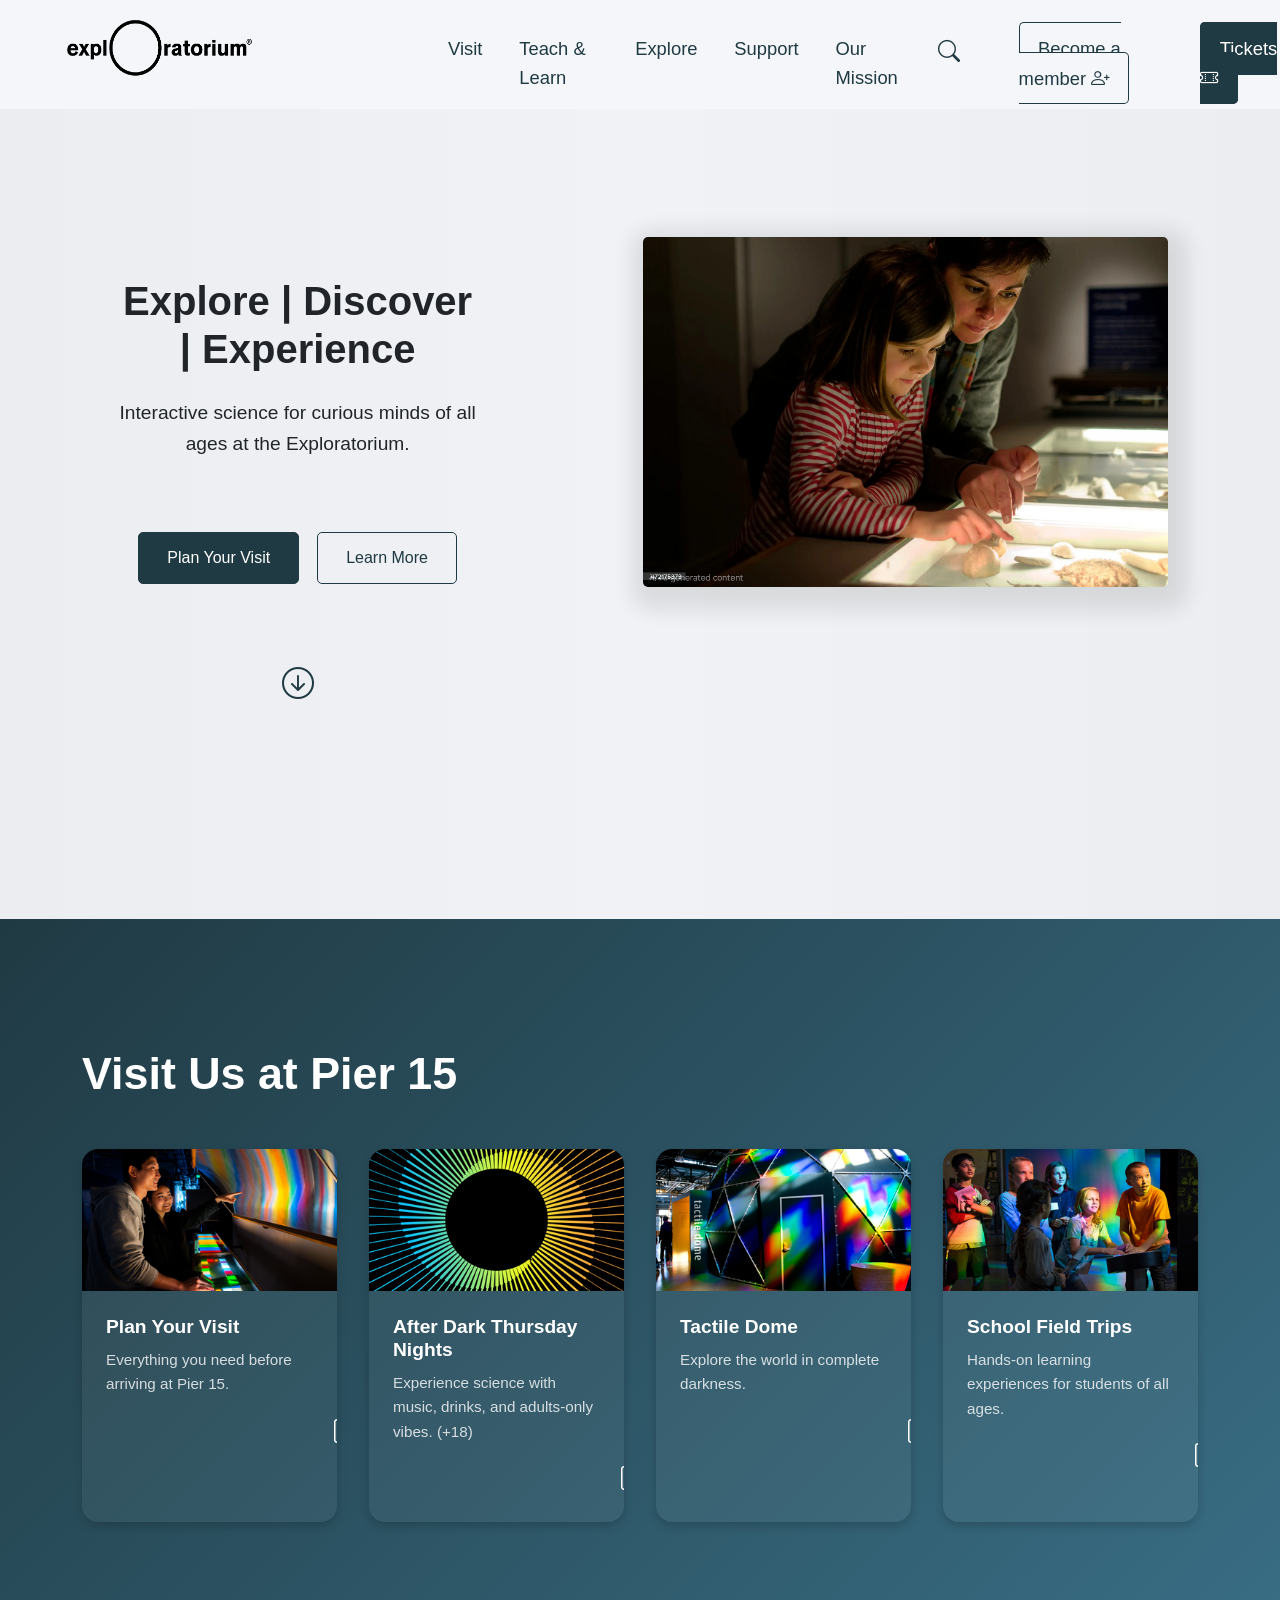
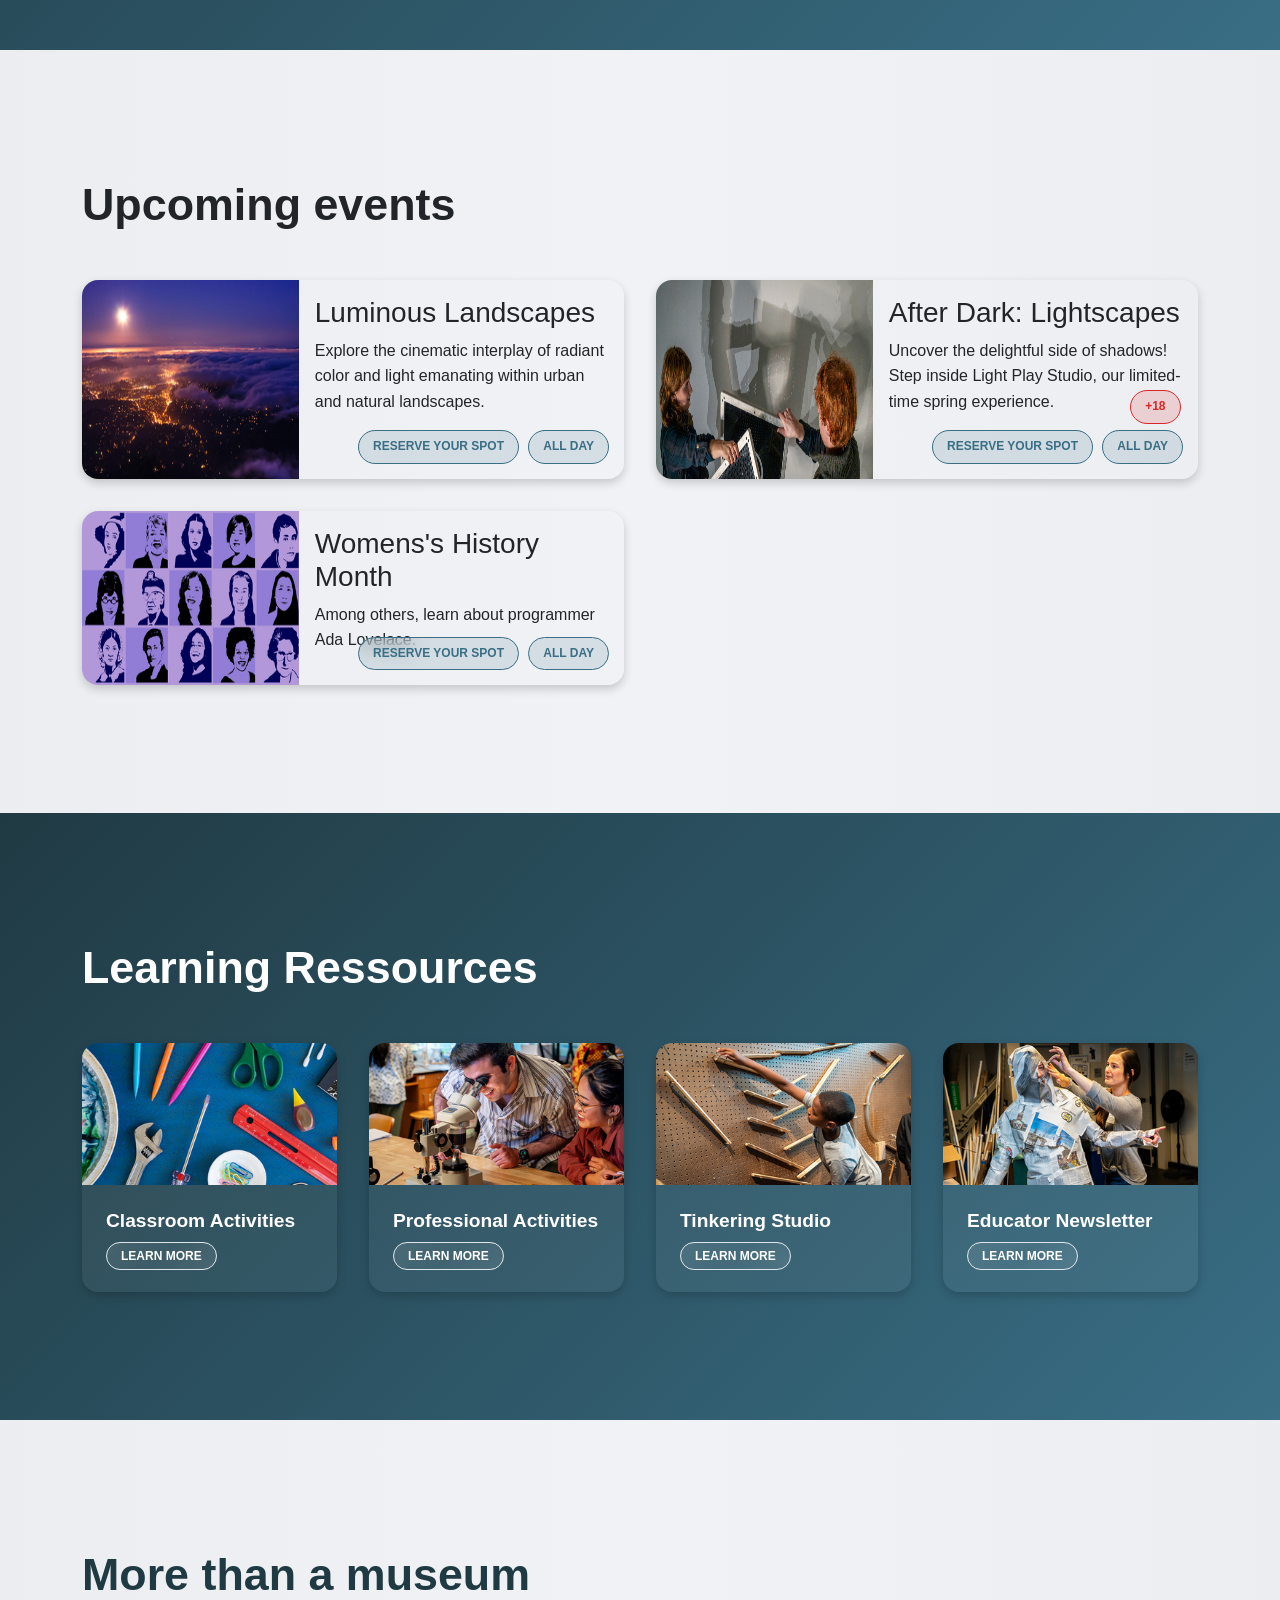
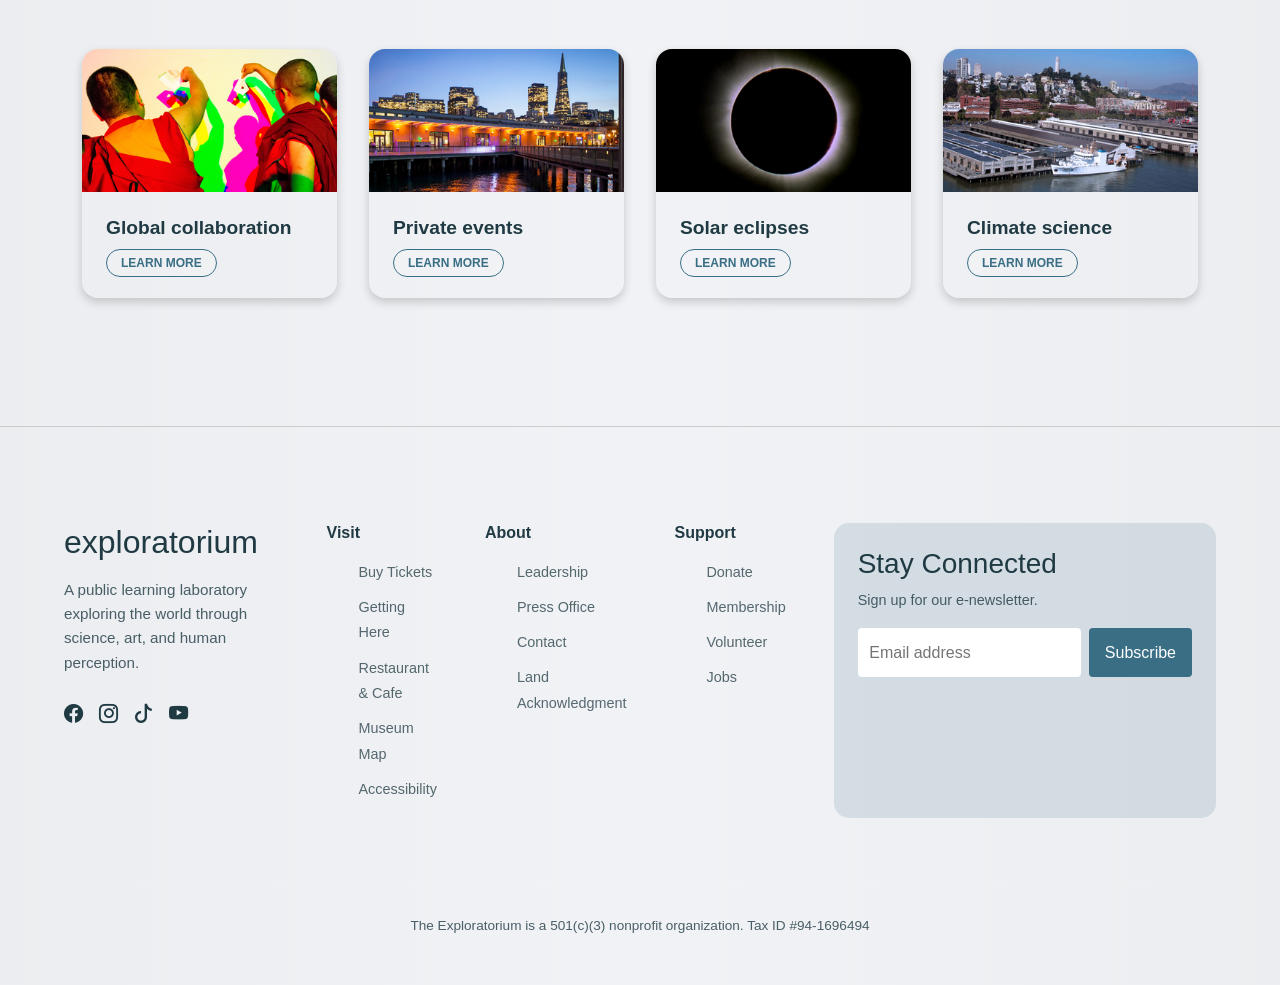
==== project_1/home.html @ a3a1015c "Add files via upload" ====
<!DOCTYPE html>
<html lang="en">
<head>
    <meta charset="UTF-8">
    <meta name="viewport" content="width=device-width, initial-scale=1.0">
    <!-- bootstrap for icons -->
    <link href="https://cdn.jsdelivr.net/npm/bootstrap@5.3.8/dist/css/bootstrap.min.css" rel="stylesheet" integrity="sha384-sRIl4kxILFvY47J16cr9ZwB07vP4J8+LH7qKQnuqkuIAvNWLzeN8tE5YBujZqJLB" crossorigin="anonymous">
    <link rel="stylesheet" href="https://cdn.jsdelivr.net/npm/bootstrap-icons@1.11.3/font/bootstrap-icons.css">
    <link rel="stylesheet" href="home.css">
    <title>Homepage Redesign</title>
</head>
<body>
    <!-- header -->
    <header>
        <!-- logo -->
        <div id="logo">
            <img src="assets/logo.png" alt="logo">
        </div>

        <!-- navbar -->
         <nav>
            <ul>
                <li><a href="#">Visit</a></li>
                <li><a href="#">Teach & Learn</a></li>
                <li><a href="#">Explore</a></li>
                <li><a href="#">Support</a></li>
                <li><a href="#">Our Mission</a></li>
                <li class="search-btn"><i class="bi bi-search"></i></li>
                <li><a href="#" class="right-nav">Become a member <i class="bi bi-person-plus"></i></a></li>
                <li><a href="#" class="right-nav ticket">Tickets <i class="bi bi-ticket-perforated"></i></a></li>
            </ul>
         </nav>
    </header>
    <!-- main -->
    <main>
        <!-- hero section -->
        <section class="hero">
            <div class="hero-content">
                <h1>Explore | Discover | Experience</h1>
                <p>Interactive science for curious minds of all ages at the Exploratorium.</p>
                <div class="hero-buttons">
                    <a href="#" class="hero-btn prim">Plan Your Visit</a>
                    <a href="#" class="hero-btn sec">Learn More</a>
                </div>
                <div class="scroll-down">
                    <a href="#visit-section"><i class="bi bi-arrow-down-circle"></i></a>
                </div>
            </div>
            <img class="hero-image" src="assets/heroimg(1).jpg" alt="hero-image">
        </section>

        <!-- visit us -->
        <section class="visit-section" id="visit-section">
            <div class="container">

                <h2 class="section-title">Visit Us at Pier 15</h2>
                <div class="visit-grid">

                    <!-- Card 1 -->
                    <article class="visit-card">
                        <img src="assets/card1.webp" alt="Plan your visit">
                        <div class="card-content">
                            <h3>Plan Your Visit</h3>
                            <p>Everything you need before arriving at Pier 15.</p>
                        </div>
                        <i class="bi bi-arrow-up-right-square"></i>
                    </article>

                    <!-- Card 2 -->
                    <article class="visit-card">
                        <img src="assets/card2.webp" alt="After Dark">
                        <div class="card-content">
                            <h3>After Dark Thursday Nights</h3>
                            <p>Experience science with music, drinks, and adults-only vibes. (+18)</p>
                        </div>
                        <i class="bi bi-arrow-up-right-square"></i>
                    </article>

                    <!-- Card 3 -->
                    <article class="visit-card">
                        <img src="assets/card3.webp" alt="Tactile Dome">
                        <div class="card-content">
                            <h3>Tactile Dome</h3>
                            <p>Explore the world in complete darkness.</p>
                        </div>
                        <i class="bi bi-arrow-up-right-square"></i>
                    </article>

                    <!-- Card 4 -->
                    <article class="visit-card">
                        <img src="assets/card4.webp" alt="School Trips">
                        <div class="card-content">
                            <h3>School Field Trips</h3>
                            <p>Hands-on learning experiences for students of all ages.</p>
                        </div>
                        <i class="bi bi-arrow-up-right-square"></i>
                    </article>

                </div>
            </div>
        </section>

        <!-- event -->
        <section class="event-section">
            <div class="container">

                <h2 class="section-title">Upcoming events</h2>
                <div class="event-grid">

                    <!-- Card 1 -->
                    <article class="event-card">
                        <img src="assets/event1.webp" alt="event1">
                        <div class="event-content">
                            <h3>Luminous Landscapes</h3>
                            <p>Explore the cinematic interplay of radiant color and light emanating within urban and natural landscapes.</p>
                        </div>
                        <span class="tag">All day</span>
                        <a href="#" class="tag t2">Reserve your spot</a>
                    </article>

                    <!-- Card 2 -->
                    <article class="event-card">
                        <img src="assets/event2.webp" alt="event2">
                        <div class="event-content">
                            <h3>After Dark: Lightscapes</h3>
                            <p>Uncover the delightful side of shadows! Step inside Light Play Studio, our limited-time spring experience.</p>
                        </div>
                        <span class="tag">All day</span>
                        <a href="#" class="tag t2">Reserve your spot</a>
                        <span class="tag t3">+18</span>
                    </article>

                    <!-- Card 3 -->
                    <article class="event-card">
                        <img src="assets/event3.webp" alt="event3">
                        <div class="event-content">
                            <h3>Womens's History Month</h3>
                            <p>Among others, learn about programmer Ada Lovelace.</p>
                        </div>
                        <span class="tag">All day</span>
                        <a href="#" class="tag t2">Reserve your spot</a>
                    </article>

                </div>
            </div>
        </section>

        <!-- learning ressources -->
        <section class="ressource-section">
            <div class="container">

                <h2 class="section-title">Learning Ressources</h2>
                <div class="section-grid">

                    <!-- Card 1 -->
                    <article class="section-card">
                        <img src="assets/learn1.webp" alt="image1">
                        <div class="card-content">
                            <h3>Classroom Activities</h3>
                            <a href="#" class="tag3">Learn More</a>
                        </div>
                    </article>

                    <!-- Card 2 -->
                    <article class="section-card">
                        <img src="assets/learn2.webp" alt="image2">
                        <div class="card-content">
                            <h3>Professional Activities</h3>
                            <a href="#" class="tag3">Learn More</a>
                        </div>
                    </article>

                    <!-- Card 3 -->
                    <article class="section-card">
                        <img src="assets/learn3.webp" alt="image3">
                        <div class="card-content">
                            <h3>Tinkering Studio</h3>
                            <a href="#" class="tag3">Learn More</a>
                        </div>
                    </article>

                    <!-- Card 4 -->
                    <article class="section-card">
                        <img src="assets/learn4.webp" alt="image4">
                        <div class="card-content">
                            <h3>Educator Newsletter</h3>
                            <a href="#" class="tag3">Learn More</a>
                        </div>
                    </article>

                </div>
            </div>
        </section>

        <!-- more than a meseum -->
         <section class="meseum-section">
            <div class="container">

                <h2 class="section-title">More than a museum</h2>
                <div class="section-grid">

                    <!-- Card 1 -->
                    <article class="section-card">
                        <img src="assets/msm1.webp" alt="image1">
                        <div class="card-content">
                            <h3>Global collaboration</h3>
                            <a href="#" class="tag3 meseum">Learn More</a>
                        </div>
                    </article>

                    <!-- Card 2 -->
                    <article class="section-card">
                        <img src="assets/msm2.webp" alt="image2">
                        <div class="card-content">
                            <h3>Private events</h3>
                            <a href="#" class="tag3 meseum">Learn More</a>
                        </div>
                    </article>

                    <!-- Card 3 -->
                    <article class="section-card">
                        <img src="assets/msm3.webp" alt="image3">
                        <div class="card-content">
                            <h3>Solar eclipses</h3>
                            <a href="#" class="tag3 meseum">Learn More</a>
                        </div>
                    </article>

                    <!-- Card 4 -->
                    <article class="section-card">
                        <img src="assets/msm4.webp" alt="image4">
                        <div class="card-content">
                            <h3>Climate science</h3>
                            <a href="#" class="tag3 meseum">Learn More</a>
                        </div>
                    </article>

                </div>
            </div>
        </section>
    </main>
    <footer class="footer">
            <div class="footer-grid">

                <!-- brand -->
                <div class="footer-brand">
                    <h2>exploratorium</h2>
                    <p>
                        A public learning laboratory exploring the world through
                        science, art, and human perception.
                    </p>

                    <aside class="footer-social">
                        <i class="bi bi-facebook"></i>
                        <i class="bi bi-instagram"></i>
                        <i class="bi bi-tiktok"></i>
                        <i class="bi bi-youtube"></i>
                    </aside>
                </div>


                <!-- visit -->
                <div class="footer-col">
                    <h3>Visit</h3>
                    <ul>
                        <li><a href="#">Buy Tickets</a></li>
                        <li><a href="#">Getting Here</a></li>
                        <li><a href="#">Restaurant & Cafe</a></li>
                        <li><a href="#">Museum Map</a></li>
                        <li><a href="#">Accessibility</a></li>
                    </ul>
                </div>


                <!-- about -->
                <div class="footer-col">
                    <h3>About</h3>
                    <ul>
                        <li><a href="#">Leadership</a></li>
                        <li><a href="#">Press Office</a></li>
                        <li><a href="#">Contact</a></li>
                        <li><a href="#">Land Acknowledgment</a></li>
                    </ul>
                </div>


                <!-- support -->
                <div class="footer-col">
                    <h3>Support</h3>
                    <ul>
                        <li><a href="#">Donate</a></li>
                        <li><a href="#">Membership</a></li>
                        <li><a href="#">Volunteer</a></li>
                        <li><a href="#">Jobs</a></li>
                    </ul>
                </div>


                <!-- newsletter -->
                <aside class="footer-newsletter">
                    <h3>Stay Connected</h3>
                    <p>Sign up for our e-newsletter.</p>

                    <div class="newsletter-box">
                        <input type="email" placeholder="Email address">
                        <button>Subscribe</button>
                    </div>
                </aside>

            </div>


            <div class="footer-bottom">
                <p>
                The Exploratorium is a 501(c)(3) nonprofit organization.
                Tax ID #94-1696494
                </p>
            </div>

        </footer>

    <script src="https://cdn.jsdelivr.net/npm/bootstrap@5.3.8/dist/js/bootstrap.bundle.min.js" integrity="sha384-FKyoEForCGlyvwx9Hj09JcYn3nv7wiPVlz7YYwJrWVcXK/BmnVDxM+D2scQbITxI" crossorigin="anonymous"></script>
</body>
</html>
---- project_1/home.css ----
/* general style */
 * {
    margin: 0;
    padding: 0;
    box-sizing: border-box;
}
:root {

  /* ===== PRIMARY BRAND COLORS ===== */
  --primary-dark: #0f2027;        /* deep blue-black */
  --primary-medium: #203a43;      /* muted blue */
  --primary-light: #396e85;       /* steel blue */

  /*  NEUTRALS  */
  --background-main: #f4f6f9;     
  --background-card: #ffffff;     
  --text-primary: #333333;        
  --text-light: #ffffff;          
  --border-light: #e0e6ed;        

  /* ===== SHADOW ===== */
  --shadow-soft: 0 4px 10px rgba(0, 0, 0, 0.18);

}
html{
    scroll-behavior: smooth;
}
/* body styles */
body {
    font-family: Arial, Helvetica, sans-serif;
    line-height: 1.6;
    background-color: var(--background-main);
}

/* header */
header{
    display: flex;
    gap: 10em;
    background: transparent;
}

/* logo */
#logo img{
    height: 4em;
    width: 12em;
    margin-top: 1em;
    margin-left: 4em;
}

/* navbar */
nav ul{
    list-style: none;
    display: flex;
    margin-top: 1.85em;
    gap: 2em;
    font-size: 1.15em;
}
nav ul li a{
    text-decoration: none;
    position: relative;
    color: var(--primary-medium);
}
nav ul li:nth-child(-n+5) a:after{
    content: "";
    position: absolute;
    background-color: var(--primary-medium);
    height: 1.5px;    
    width: 0;
    left: 0;
    bottom: -5px;
    transition: 0.3s;
}
nav ul li:nth-child(-n+5) a:hover{
    color: var(--primary-medium);
}
nav ul li:nth-child(-n+5) a:hover::after{
    width: 75%;  /*length of the underline on hover */
}

.search-btn{
    color: var(--primary-medium);
    font-size: 1.2em;
    margin-left: 1.2em;
    transition: all .2s;
}
.search-btn:hover{
    color: var(--primary-medium);
    transform: scale(1.2);
    cursor: pointer;
}

nav ul li:nth-child(6){
    margin-left: auto;
    margin-right: 1em;
}

.right-nav{
    padding: .8em 1em;
    background-color: var(--background-main);
    border: 1px solid var(--primary-medium);
    border-radius: 5px;
    transition: all 0.3s ease;
}
.right-nav.ticket{
    background-color: var(--primary-medium);
    color: var(--text-light);
}
.right-nav:hover{
    background-color: var(--background-card);
    color: var(--primary-medium);
}

/* main */
/* hero */
.hero {
    height: 90vh;
    display: flex;
    text-align: center;
    padding: 8em 7em;
    background: linear-gradient(to right,rgba(0, 0, 0, 0.035),rgba(0, 0, 0, 0.015),rgba(0, 0, 0, 0.035));
    opacity: 0;
    transform: translateY(40px);
    animation: fadeUp 1.1s ease forwards;
}
@keyframes fadeUp {
  to {
    opacity: 1;
    transform: translateY(0);
  }
}

.hero h1 {
    padding-top: 1em;
    font-size: 2.5rem;
    margin-bottom: 25px;
    font-weight: bold;
}

.hero p {
    font-size: 1.2rem;
    margin-bottom: 25px;
    max-width: 700px;
    text-align: center;
}

.hero-image{
    margin-left: 10em;
    max-width: 550px;
    height: 350px;
    border-radius: 5px;
    box-shadow: 4px 8px 25px 15px rgba(0, 0, 0, 0.1);
}

.hero-buttons {
    display: flex;
    gap: 18px;
    justify-content: center;
    padding-top: 3em;
}

.hero-btn {
    color: var(--primary-medium);
    padding: 12px 28px;
    font-size: 1rem;
    text-decoration: none;
    border: 1px solid var(--primary-medium);
    border-radius: 5px;
    transition: all 0.3s ease;
}

.hero-btn.prim{
    color: var(--text-light);
    background: var(--primary-medium);
}

.hero-btn.prim:hover{
    color: var(--primary-medium);
    background: var(--background-main);
}

.hero-btn.sec:hover{
    background: #fff;
}

.scroll-down {
    position: relative;
    top: 75px;
    font-size: 2rem;
    animation: bounce 1.4s infinite ease-in-out;
}

.scroll-down a{
    color: var(--primary-medium);
}

@keyframes bounce {
  0%, 100% { 
    transform: translateY(0); 
  }
  50% {
    transform: translateY(10px);
  }
}

/* visit */
.visit-section {
    background: linear-gradient(135deg, var(--primary-medium),var(--primary-light));
    padding: 8rem 4rem;
    color: var(--text-light);
}

.section-title {
    font-size: 2.8rem;
    font-weight: bold;
    margin-bottom: 3rem;
}

.visit-grid {
    display: grid;
    grid-template-columns: repeat(4, 1fr);
    gap: 2rem;
}

.visit-card {
    background: rgba(255, 255, 255, 0.05);
    border-radius: 16px;
    overflow: hidden;
    transition: all 0.35s ease;
    box-shadow: var(--shadow-soft);
    cursor: pointer;
    position: relative;
}

/* Image */
.visit-card img {
    max-width: 100%;
    height: auto;
    object-fit: cover;
    display: block;
}

/* Content */
.card-content {
    padding: 1.5rem;
}

.card-content h3 {
    font-size: 1.2rem;
    margin-bottom: 0.6rem;
    font-weight: 600;
}

.card-content p {
    font-size: 0.95rem;
    opacity: 0.8;
}

.visit-card i{
    position: relative;
    font-size: 1.5em;
    left: 10.5em;
    bottom: 1em;
}

/* Hover Effect */
.visit-card:hover {
    transform: translate(5px, -10px);
    background: rgba(255, 255, 255, 0.1);
    box-shadow: 0 20px 40px rgba(0, 0, 0, 0.25);
    -webkit-transform: translate(5px, -10px);
    -moz-transform: translate(5px, -10px);
    -ms-transform: translate(5px, -10px);
    -o-transform: translate(5px, -10px);
}

/* event section */
.event-section {
    background: linear-gradient(to right,rgba(0, 0, 0, 0.035),rgba(0, 0, 0, 0.015),rgba(0, 0, 0, 0.035));
    padding: 8rem 4rem;
}

.event-grid{
    display: grid;
    grid-template-columns: repeat(2, 1fr);
    gap: 2em;
}

.event-card{
    display: flex;
    background: rgba(255, 255, 255, 0.05);
    border-radius: 16px;
    transition: all 0.35s ease;
    box-shadow: var(--shadow-soft);
    cursor: pointer;
    overflow: hidden;
    position: relative;
}

.tag{
    position: absolute;
    bottom: 15px;
    right: 15px;
    background: rgba(57, 110, 133, 0.15);
    color: var(--primary-light);
    padding: 6px 14px;
    font-size: 0.75rem;
    font-weight: 600;
    text-transform: uppercase;
    border-radius: 50px;
    backdrop-filter: blur(10px);
    border: 1px solid var(--primary-light);
}

.tag.t2{
    text-decoration: none;
    right: 105px;
    transition: transform 0.3s ease;
}

.tag.t3{
    bottom: 55px;
    right: 17.5px;
    background: rgba(220, 38, 38, 0.15);
    color: #dc2626;
    border: 1px solid #dc2626;
}

.event-card img {
    max-width: 40%;
    height: auto;
    display: block;
}

.event-content{
    padding: 1em;
}

.event-card:nth-child(2) .event-content{
    padding-bottom: 3em;
}

.event-card:hover, .event-card:hover .tag.t2{
    transform: scale(1.05);
}

/* resssources section AND more than a meseum section */

.ressource-section {
    background: linear-gradient(135deg, var(--primary-medium),var(--primary-light));
    padding: 8rem 4rem;
    color: var(--text-light);
}
.meseum-section {
    background: linear-gradient(to right,rgba(0, 0, 0, 0.035),rgba(0, 0, 0, 0.015),rgba(0, 0, 0, 0.035));
    padding: 8rem 4rem;
    color: var(--primary-medium);
}
.section-grid {
    display: grid;
    grid-template-columns: repeat(4, 1fr);
    gap: 2rem;
}

.section-card {
    background: rgba(255, 255, 255, 0.05);
    border-radius: 16px;
    overflow: hidden;
    transition: all 0.35s ease;
    box-shadow: var(--shadow-soft);
    cursor: pointer;
    position: relative;
}

/* Image */
.section-card img {
    max-width: 100%;
    height: auto;
    object-fit: cover;
    display: block;
}

/* Hover Effect */
.section-card:hover {
    transform: translateY(-10px);
    background: linear-gradient(
        135deg,
        rgba(255,255,255,0.05),
        rgba(255,255,255,0.18),
        rgba(255,255,255,0.05)
    );
    box-shadow: 0 20px 40px rgba(0, 0, 0, 0.25);
}

.tag3{
    text-decoration: none;
    background: linear-gradient(
        135deg,
        rgba(255,255,255,0.1),
        rgba(255,255,255,0.05),
        rgba(255,255,255,0.1)
    );
    color: var(--text-light);
    padding: 6px 14px;
    font-size: 0.75rem;
    font-weight: 600;
    text-transform: uppercase;
    border-radius: 50px;
    border: 1px solid var(--border-light);
}
.tag3.meseum{
    color: var(--primary-light);
    border-color: var(--primary-light);
}

/* footer */

.footer{
    background: linear-gradient(to right,rgba(0, 0, 0, 0.035),rgba(0, 0, 0, 0.015),rgba(0, 0, 0, 0.035));
    color: var(--primary-medium);
    padding: 6rem 4rem 2rem;
    border-top: 1px solid #ccc;
}

/* grid */

.footer-grid{
    display: grid;
    grid-template-columns: 2fr 1fr 1fr 1fr 2fr;
    gap: 3rem;
}

/* brand */

.footer-brand h2{
    font-size: 2rem;
    margin-bottom: 1rem;
}

.footer-brand p{
    font-size: 0.95rem;
    opacity: 0.8;
    max-width: 300px;
}

/* social icons */

.footer-social{
    margin-top: 1.5rem;
    display: flex;
    gap: 1rem;
    font-size: 1.2rem;
}

.footer-social i{
    cursor: pointer;
    transition: 0.3s;
    -webkit-transition: 0.3s;
    -moz-transition: 0.3s;
    -ms-transition: 0.3s;
    -o-transition: 0.3s;
}

.footer-social i:hover{
    transform: translateY(-3px);
}

/* columns */

.footer-col h3{
    margin-bottom: 1rem;
    font-size: 1rem;
    font-weight: 600;
}

.footer-col ul{
    list-style: none;
}

.footer-col li{
    margin-bottom: .6rem;
}

.footer-col a{
    text-decoration: none;
    color: var(--primary-medium);
    opacity: .75;
    font-size: .9rem;
    transition: 0.3s;
}

.footer-col a:hover{
    opacity: 1;
}

/* newsletter */

.footer-newsletter{
    background: rgba(57, 110, 133, 0.15);
    padding: 1.5rem;
    border-radius: 15px;
    -webkit-border-radius: 15px;
    -moz-border-radius: 15px;
    -ms-border-radius: 15px;
    -o-border-radius: 15px;
}

.footer-newsletter p{
    font-size: .9rem;
    opacity: .8;
    margin-bottom: 1rem;
}

.newsletter-box{
    display: flex;
    gap: .5rem;
}

.newsletter-box input{
    flex: 1;
    padding: .6rem;
    border: 2px solid transparent;
    border-radius: 4px;
    transition: 0.2s;
    -webkit-transition: 0.2s;
    -moz-transition: 0.2s;
    -ms-transition: 0.2s;
    -o-transition: 0.2s;
}
.newsletter-box input:focus{
    outline: none;
    border-bottom: 2px solid var(--primary-light);
}
.newsletter-box input:hover{
    border-bottom: 2px solid var(--primary-light);
}
.newsletter-box button{
    padding: .6rem 1rem;
    border: none;
    background: var(--primary-light);
    color: white;
    border-radius: 4px;
    cursor: pointer;
    transition: .3s;
}

.newsletter-box button:hover{
    transform: translateY(-4px);
    -webkit-transform: translateY(-4px);
    -moz-transform: translateY(-4px);
    -ms-transform: translateY(-4px);
    -o-transform: translateY(-4px);
}

/* bottom */

.footer-bottom{
    margin-top: 4rem;
    padding-top: 2rem;
    border-top: 1px solid rgba(255,255,255,.15);
    text-align: center;
    font-size: 0.85rem;
    opacity: 0.8;
}
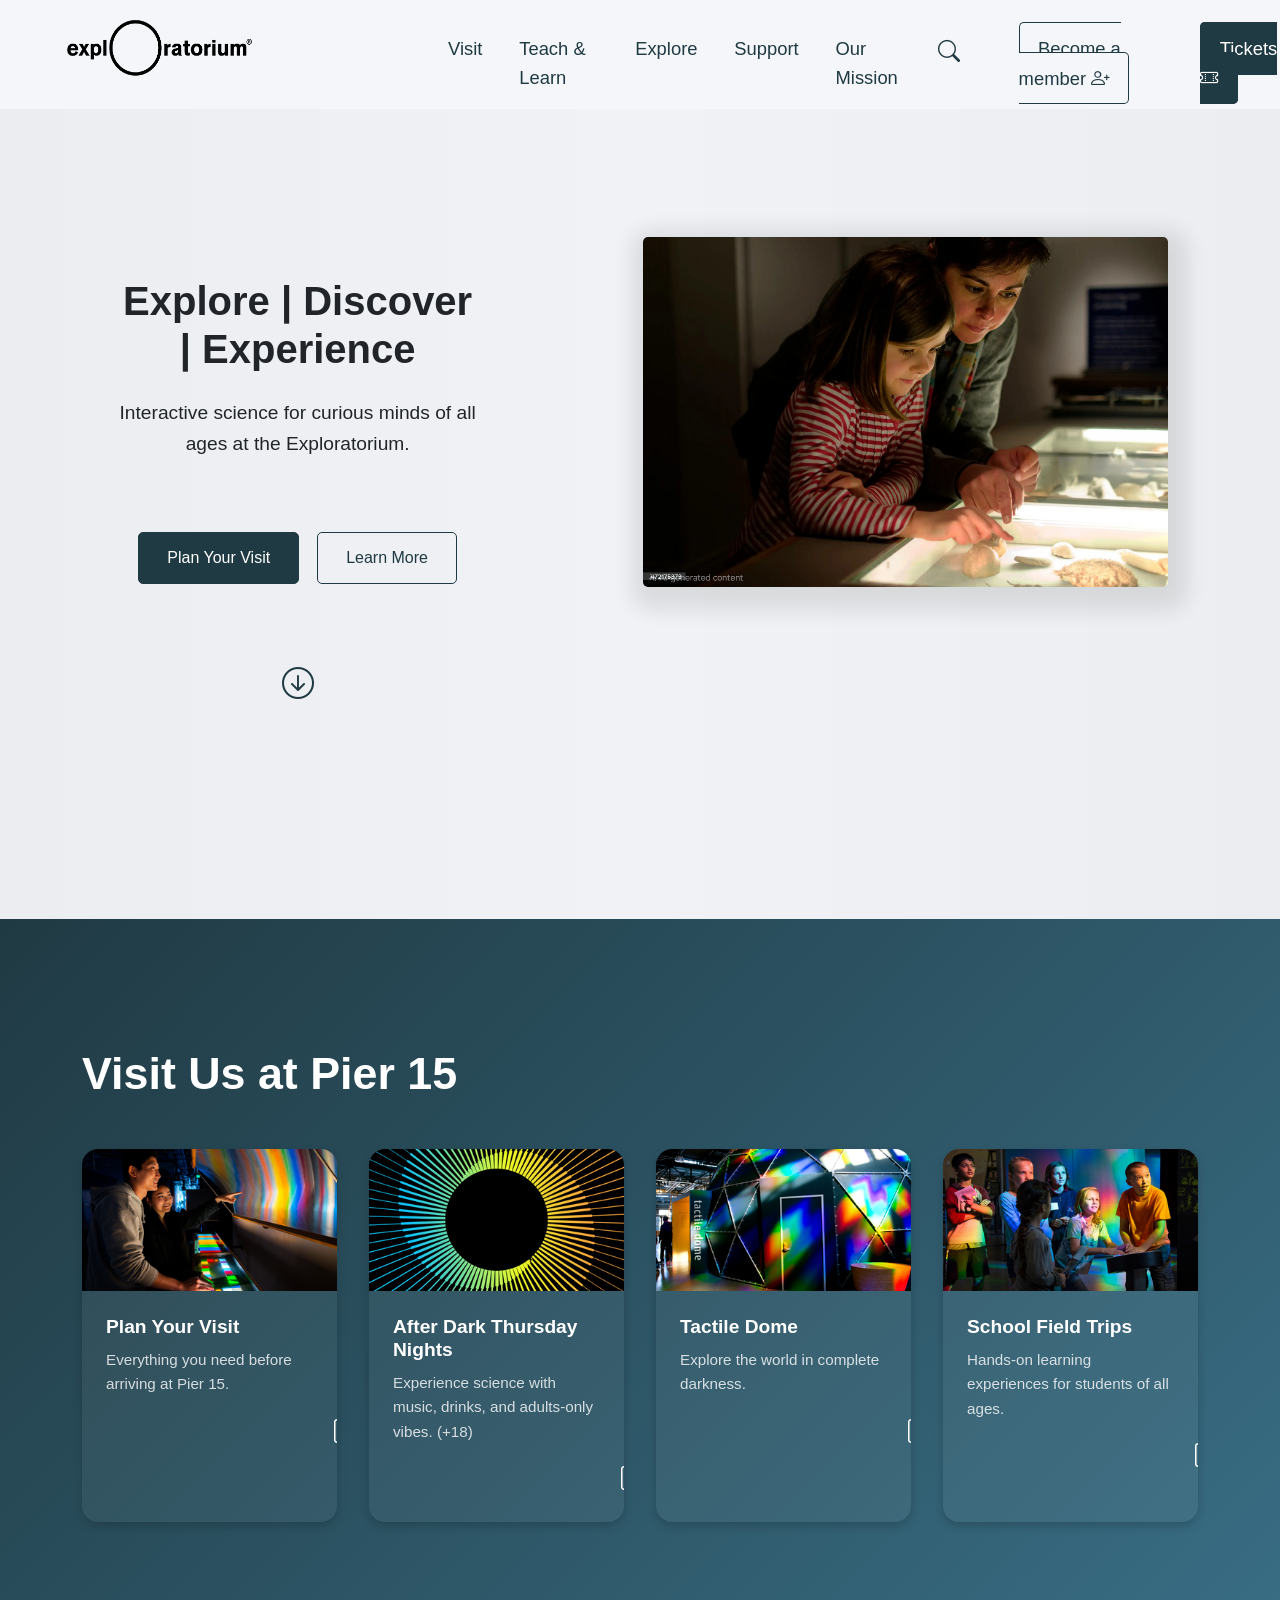
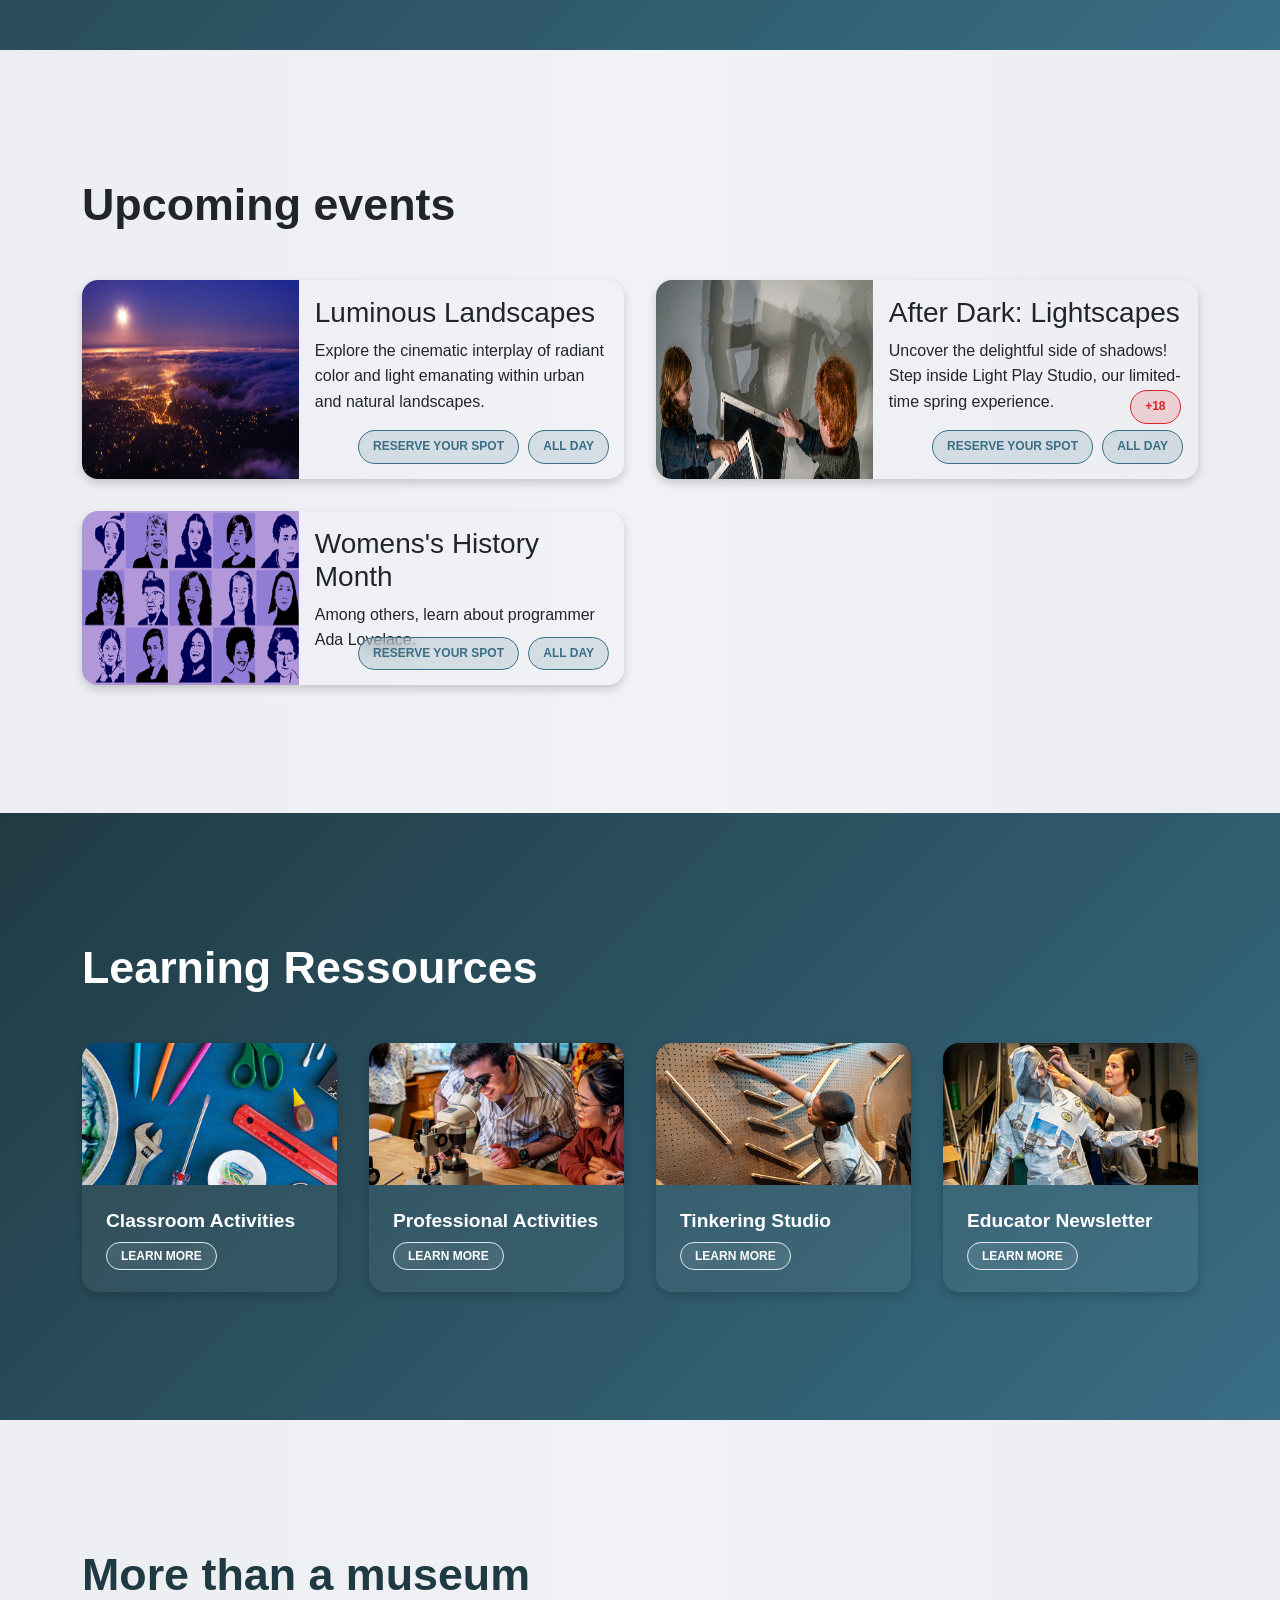
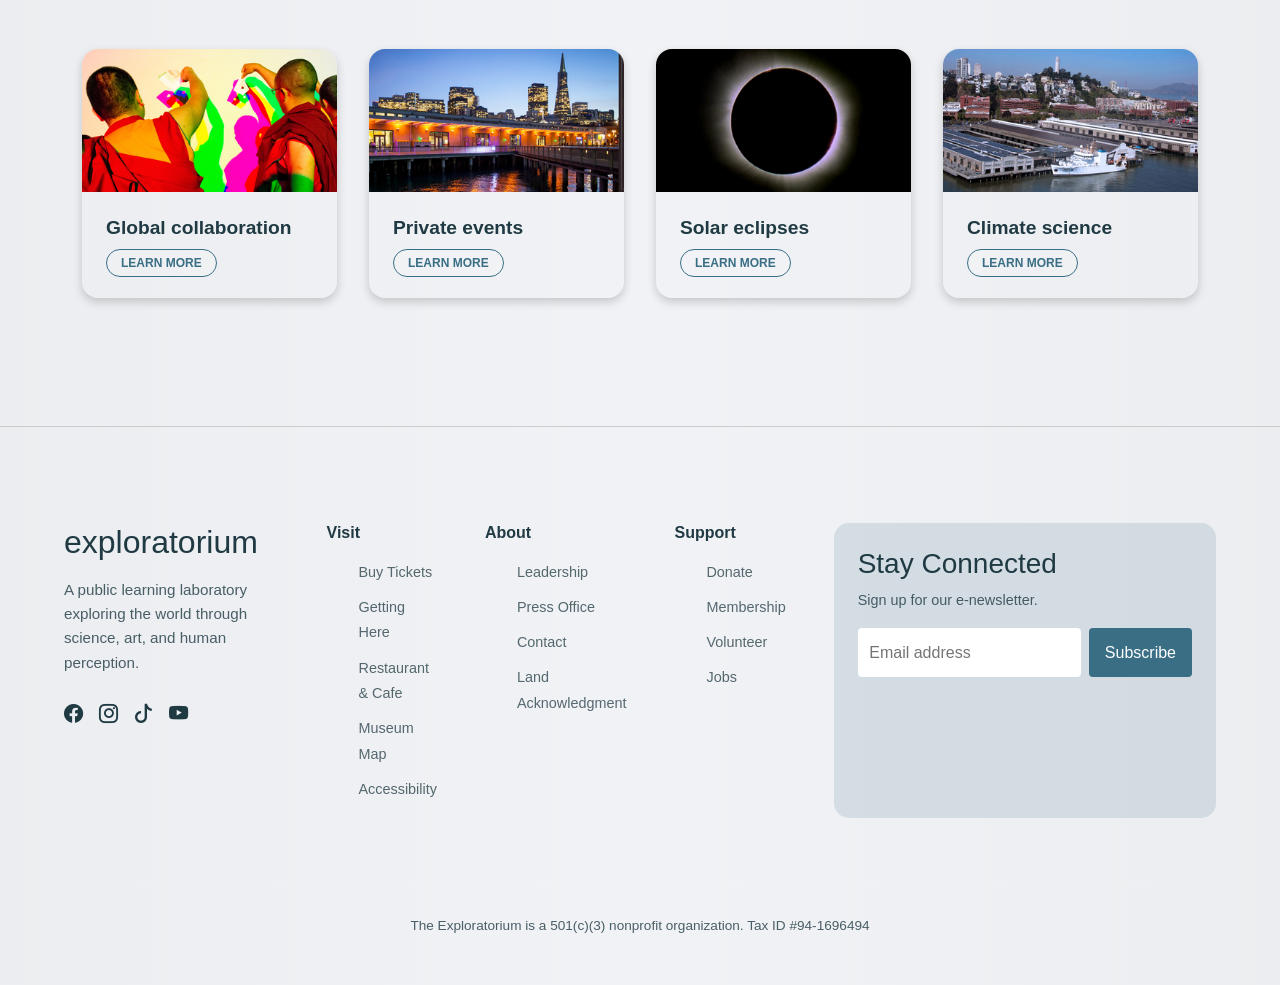
==== commit ea71a317: "Redesign homepage layout and update content Updated the homepage layout and content, including navig" ====
--- a/project_1/home.html
+++ b/project_1/home.html
@@ -3,6 +3,12 @@
 <head>
     <meta charset="UTF-8">
     <meta name="viewport" content="width=device-width, initial-scale=1.0">
+   
+    <!-- font link -->
+    <link rel="preconnect" href="https://fonts.googleapis.com">
+    <link rel="preconnect" href="https://fonts.gstatic.com" crossorigin>
+    <link href="https://fonts.googleapis.com/css2?family=Open+Sans:ital,wght@0,300..800;1,300..800&family=Roboto:ital,wght@0,100..900;1,100..900&family=Sansita:ital@0;1&family=Ubuntu:ital,wght@0,300;0,400;0,500;0,700;1,300;1,400;1,500;1,700&display=swap" rel="stylesheet">
+    
     <!-- bootstrap for icons -->
     <link href="https://cdn.jsdelivr.net/npm/bootstrap@5.3.8/dist/css/bootstrap.min.css" rel="stylesheet" integrity="sha384-sRIl4kxILFvY47J16cr9ZwB07vP4J8+LH7qKQnuqkuIAvNWLzeN8tE5YBujZqJLB" crossorigin="anonymous">
     <link rel="stylesheet" href="https://cdn.jsdelivr.net/npm/bootstrap-icons@1.11.3/font/bootstrap-icons.css">
@@ -13,8 +19,9 @@
     <!-- header -->
     <header>
         <!-- logo -->
+         <!-- link to the target buisness -->
         <div id="logo">
-            <img src="assets/logo.png" alt="logo">
+            <a href="https://www.exploratorium.edu/" target="_blank"><img src="assets/logo.png" alt="logo"></a>
         </div>
 
         <!-- navbar -->
@@ -106,7 +113,7 @@
 
                 <h2 class="section-title">Upcoming events</h2>
                 <div class="event-grid">
-
+                    
                     <!-- Card 1 -->
                     <article class="event-card">
                         <img src="assets/event1.webp" alt="event1">
@@ -249,7 +256,6 @@
                         A public learning laboratory exploring the world through
                         science, art, and human perception.
                     </p>
-
                     <aside class="footer-social">
                         <i class="bi bi-facebook"></i>
                         <i class="bi bi-instagram"></i>
@@ -321,4 +327,4 @@
 
     <script src="https://cdn.jsdelivr.net/npm/bootstrap@5.3.8/dist/js/bootstrap.bundle.min.js" integrity="sha384-FKyoEForCGlyvwx9Hj09JcYn3nv7wiPVlz7YYwJrWVcXK/BmnVDxM+D2scQbITxI" crossorigin="anonymous"></script>
 </body>
-</html>+</html>
--- a/project_1/home.css
+++ b/project_1/home.css
@@ -27,7 +27,8 @@
 }
 /* body styles */
 body {
-    font-family: Arial, Helvetica, sans-serif;
+    /* linked font use */
+    font-family: 'Ubuntu', sans-serif;
     line-height: 1.6;
     background-color: var(--background-main);
 }
@@ -122,6 +123,7 @@
     transform: translateY(40px);
     animation: fadeUp 1.1s ease forwards;
 }
+/* fadeUp animation */
 @keyframes fadeUp {
   to {
     opacity: 1;
@@ -193,6 +195,7 @@
     color: var(--primary-medium);
 }
 
+/* bounce animation */
 @keyframes bounce {
   0%, 100% { 
     transform: translateY(0); 
@@ -203,6 +206,7 @@
 }
 
 /* visit */
+
 .visit-section {
     background: linear-gradient(135deg, var(--primary-medium),var(--primary-light));
     padding: 8rem 4rem;
@@ -560,4 +564,566 @@
     text-align: center;
     font-size: 0.85rem;
     opacity: 0.8;
-}+} /* general style */
+ * {
+    margin: 0;
+    padding: 0;
+    box-sizing: border-box;
+}
+:root {
+
+  /* ===== PRIMARY BRAND COLORS ===== */
+  --primary-dark: #0f2027;        /* deep blue-black */
+  --primary-medium: #203a43;      /* muted blue */
+  --primary-light: #396e85;       /* steel blue */
+
+  /*  NEUTRALS  */
+  --background-main: #f4f6f9;     
+  --background-card: #ffffff;     
+  --text-primary: #333333;        
+  --text-light: #ffffff;          
+  --border-light: #e0e6ed;        
+
+  /* ===== SHADOW ===== */
+  --shadow-soft: 0 4px 10px rgba(0, 0, 0, 0.18);
+
+}
+html{
+    scroll-behavior: smooth;
+}
+/* body styles */
+body {
+    font-family: Arial, Helvetica, sans-serif;
+    line-height: 1.6;
+    background-color: var(--background-main);
+}
+
+/* header */
+header{
+    display: flex;
+    gap: 10em;
+    background: transparent;
+}
+
+/* logo */
+#logo img{
+    height: 4em;
+    width: 12em;
+    margin-top: 1em;
+    margin-left: 4em;
+}
+
+/* navbar */
+nav ul{
+    list-style: none;
+    display: flex;
+    margin-top: 1.85em;
+    gap: 2em;
+    font-size: 1.15em;
+}
+nav ul li a{
+    text-decoration: none;
+    position: relative;
+    color: var(--primary-medium);
+}
+nav ul li:nth-child(-n+5) a:after{
+    content: "";
+    position: absolute;
+    background-color: var(--primary-medium);
+    height: 1.5px;    
+    width: 0;
+    left: 0;
+    bottom: -5px;
+    transition: 0.3s;
+}
+nav ul li:nth-child(-n+5) a:hover{
+    color: var(--primary-medium);
+}
+nav ul li:nth-child(-n+5) a:hover::after{
+    width: 75%;  /*length of the underline on hover */
+}
+
+.search-btn{
+    color: var(--primary-medium);
+    font-size: 1.2em;
+    margin-left: 1.2em;
+    transition: all .2s;
+}
+.search-btn:hover{
+    color: var(--primary-medium);
+    transform: scale(1.2);
+    cursor: pointer;
+}
+
+nav ul li:nth-child(6){
+    margin-left: auto;
+    margin-right: 1em;
+}
+
+.right-nav{
+    padding: .8em 1em;
+    background-color: var(--background-main);
+    border: 1px solid var(--primary-medium);
+    border-radius: 5px;
+    transition: all 0.3s ease;
+}
+.right-nav.ticket{
+    background-color: var(--primary-medium);
+    color: var(--text-light);
+}
+.right-nav:hover{
+    background-color: var(--background-card);
+    color: var(--primary-medium);
+}
+
+/* main */
+/* hero */
+.hero {
+    height: 90vh;
+    display: flex;
+    text-align: center;
+    padding: 8em 7em;
+    background: linear-gradient(to right,rgba(0, 0, 0, 0.035),rgba(0, 0, 0, 0.015),rgba(0, 0, 0, 0.035));
+    opacity: 0;
+    transform: translateY(40px);
+    animation: fadeUp 1.1s ease forwards;
+}
+@keyframes fadeUp {
+  to {
+    opacity: 1;
+    transform: translateY(0);
+  }
+}
+
+.hero h1 {
+    padding-top: 1em;
+    font-size: 2.5rem;
+    margin-bottom: 25px;
+    font-weight: bold;
+}
+
+.hero p {
+    font-size: 1.2rem;
+    margin-bottom: 25px;
+    max-width: 700px;
+    text-align: center;
+}
+
+.hero-image{
+    margin-left: 10em;
+    max-width: 550px;
+    height: 350px;
+    border-radius: 5px;
+    box-shadow: 4px 8px 25px 15px rgba(0, 0, 0, 0.1);
+}
+
+.hero-buttons {
+    display: flex;
+    gap: 18px;
+    justify-content: center;
+    padding-top: 3em;
+}
+
+.hero-btn {
+    color: var(--primary-medium);
+    padding: 12px 28px;
+    font-size: 1rem;
+    text-decoration: none;
+    border: 1px solid var(--primary-medium);
+    border-radius: 5px;
+    transition: all 0.3s ease;
+}
+
+.hero-btn.prim{
+    color: var(--text-light);
+    background: var(--primary-medium);
+}
+
+.hero-btn.prim:hover{
+    color: var(--primary-medium);
+    background: var(--background-main);
+}
+
+.hero-btn.sec:hover{
+    background: #fff;
+}
+
+.scroll-down {
+    position: relative;
+    top: 75px;
+    font-size: 2rem;
+    animation: bounce 1.4s infinite ease-in-out;
+}
+
+.scroll-down a{
+    color: var(--primary-medium);
+}
+
+@keyframes bounce {
+  0%, 100% { 
+    transform: translateY(0); 
+  }
+  50% {
+    transform: translateY(10px);
+  }
+}
+
+/* visit */
+.visit-section {
+    background: linear-gradient(135deg, var(--primary-medium),var(--primary-light));
+    padding: 8rem 4rem;
+    color: var(--text-light);
+}
+
+.section-title {
+    font-size: 2.8rem;
+    font-weight: bold;
+    margin-bottom: 3rem;
+}
+
+.visit-grid {
+    display: grid;
+    grid-template-columns: repeat(4, 1fr);
+    gap: 2rem;
+}
+
+.visit-card {
+    background: rgba(255, 255, 255, 0.05);
+    border-radius: 16px;
+    overflow: hidden;
+    transition: all 0.35s ease;
+    box-shadow: var(--shadow-soft);
+    cursor: pointer;
+    position: relative;
+}
+
+/* Image */
+.visit-card img {
+    max-width: 100%;
+    height: auto;
+    object-fit: cover;
+    display: block;
+}
+
+/* Content */
+.card-content {
+    padding: 1.5rem;
+}
+
+.card-content h3 {
+    font-size: 1.2rem;
+    margin-bottom: 0.6rem;
+    font-weight: 600;
+}
+
+.card-content p {
+    font-size: 0.95rem;
+    opacity: 0.8;
+}
+
+.visit-card i{
+    position: relative;
+    font-size: 1.5em;
+    left: 10.5em;
+    bottom: 1em;
+}
+
+/* Hover Effect */
+.visit-card:hover {
+    transform: translate(5px, -10px);
+    background: rgba(255, 255, 255, 0.1);
+    box-shadow: 0 20px 40px rgba(0, 0, 0, 0.25);
+    -webkit-transform: translate(5px, -10px);
+    -moz-transform: translate(5px, -10px);
+    -ms-transform: translate(5px, -10px);
+    -o-transform: translate(5px, -10px);
+}
+
+/* event section */
+.event-section {
+    background: linear-gradient(to right,rgba(0, 0, 0, 0.035),rgba(0, 0, 0, 0.015),rgba(0, 0, 0, 0.035));
+    padding: 8rem 4rem;
+}
+
+.event-grid{
+    display: grid;
+    grid-template-columns: repeat(2, 1fr);
+    gap: 2em;
+}
+
+.event-card{
+    display: flex;
+    background: rgba(255, 255, 255, 0.05);
+    border-radius: 16px;
+    transition: all 0.35s ease;
+    box-shadow: var(--shadow-soft);
+    cursor: pointer;
+    overflow: hidden;
+    position: relative;
+}
+
+.tag{
+    position: absolute;
+    bottom: 15px;
+    right: 15px;
+    background: rgba(57, 110, 133, 0.15);
+    color: var(--primary-light);
+    padding: 6px 14px;
+    font-size: 0.75rem;
+    font-weight: 600;
+    text-transform: uppercase;
+    border-radius: 50px;
+    backdrop-filter: blur(10px);
+    border: 1px solid var(--primary-light);
+}
+
+.tag.t2{
+    text-decoration: none;
+    right: 105px;
+    transition: transform 0.3s ease;
+}
+
+.tag.t3{
+    bottom: 55px;
+    right: 17.5px;
+    background: rgba(220, 38, 38, 0.15);
+    color: #dc2626;
+    border: 1px solid #dc2626;
+}
+
+.event-card img {
+    max-width: 40%;
+    height: auto;
+    display: block;
+}
+
+.event-content{
+    padding: 1em;
+}
+
+.event-card:nth-child(2) .event-content{
+    padding-bottom: 3em;
+}
+
+.event-card:hover, .event-card:hover .tag.t2{
+    transform: scale(1.05);
+}
+
+/* resssources section AND more than a meseum section */
+
+.ressource-section {
+    background: linear-gradient(135deg, var(--primary-medium),var(--primary-light));
+    padding: 8rem 4rem;
+    color: var(--text-light);
+}
+.meseum-section {
+    background: linear-gradient(to right,rgba(0, 0, 0, 0.035),rgba(0, 0, 0, 0.015),rgba(0, 0, 0, 0.035));
+    padding: 8rem 4rem;
+    color: var(--primary-medium);
+}
+.section-grid {
+    display: grid;
+    grid-template-columns: repeat(4, 1fr);
+    gap: 2rem;
+}
+
+.section-card {
+    background: rgba(255, 255, 255, 0.05);
+    border-radius: 16px;
+    overflow: hidden;
+    transition: all 0.35s ease;
+    box-shadow: var(--shadow-soft);
+    cursor: pointer;
+    position: relative;
+}
+
+/* Image */
+.section-card img {
+    max-width: 100%;
+    height: auto;
+    object-fit: cover;
+    display: block;
+}
+
+/* Hover Effect */
+.section-card:hover {
+    transform: translateY(-10px);
+    background: linear-gradient(
+        135deg,
+        rgba(255,255,255,0.05),
+        rgba(255,255,255,0.18),
+        rgba(255,255,255,0.05)
+    );
+    box-shadow: 0 20px 40px rgba(0, 0, 0, 0.25);
+}
+
+.tag3{
+    text-decoration: none;
+    background: linear-gradient(
+        135deg,
+        rgba(255,255,255,0.1),
+        rgba(255,255,255,0.05),
+        rgba(255,255,255,0.1)
+    );
+    color: var(--text-light);
+    padding: 6px 14px;
+    font-size: 0.75rem;
+    font-weight: 600;
+    text-transform: uppercase;
+    border-radius: 50px;
+    border: 1px solid var(--border-light);
+}
+.tag3.meseum{
+    color: var(--primary-light);
+    border-color: var(--primary-light);
+}
+
+/* footer */
+
+.footer{
+    background: linear-gradient(to right,rgba(0, 0, 0, 0.035),rgba(0, 0, 0, 0.015),rgba(0, 0, 0, 0.035));
+    color: var(--primary-medium);
+    padding: 6rem 4rem 2rem;
+    border-top: 1px solid #ccc;
+}
+
+/* grid */
+
+.footer-grid{
+    display: grid;
+    grid-template-columns: 2fr 1fr 1fr 1fr 2fr;
+    gap: 3rem;
+}
+
+/* brand */
+
+.footer-brand h2{
+    font-size: 2rem;
+    margin-bottom: 1rem;
+}
+
+.footer-brand p{
+    font-size: 0.95rem;
+    opacity: 0.8;
+    max-width: 300px;
+}
+
+/* social icons */
+
+.footer-social{
+    margin-top: 1.5rem;
+    display: flex;
+    gap: 1rem;
+    font-size: 1.2rem;
+}
+
+.footer-social i{
+    cursor: pointer;
+    transition: 0.3s;
+    -webkit-transition: 0.3s;
+    -moz-transition: 0.3s;
+    -ms-transition: 0.3s;
+    -o-transition: 0.3s;
+}
+
+.footer-social i:hover{
+    transform: translateY(-3px);
+}
+
+/* columns */
+
+.footer-col h3{
+    margin-bottom: 1rem;
+    font-size: 1rem;
+    font-weight: 600;
+}
+
+.footer-col ul{
+    list-style: none;
+}
+
+.footer-col li{
+    margin-bottom: .6rem;
+}
+
+.footer-col a{
+    text-decoration: none;
+    color: var(--primary-medium);
+    opacity: .75;
+    font-size: .9rem;
+    transition: 0.3s;
+}
+
+.footer-col a:hover{
+    opacity: 1;
+}
+
+/* newsletter */
+
+.footer-newsletter{
+    background: rgba(57, 110, 133, 0.15);
+    padding: 1.5rem;
+    border-radius: 15px;
+    -webkit-border-radius: 15px;
+    -moz-border-radius: 15px;
+    -ms-border-radius: 15px;
+    -o-border-radius: 15px;
+}
+
+.footer-newsletter p{
+    font-size: .9rem;
+    opacity: .8;
+    margin-bottom: 1rem;
+}
+
+.newsletter-box{
+    display: flex;
+    gap: .5rem;
+}
+
+.newsletter-box input{
+    flex: 1;
+    padding: .6rem;
+    border: 2px solid transparent;
+    border-radius: 4px;
+    transition: 0.2s;
+    -webkit-transition: 0.2s;
+    -moz-transition: 0.2s;
+    -ms-transition: 0.2s;
+    -o-transition: 0.2s;
+}
+.newsletter-box input:focus{
+    outline: none;
+    border-bottom: 2px solid var(--primary-light);
+}
+.newsletter-box input:hover{
+    border-bottom: 2px solid var(--primary-light);
+}
+.newsletter-box button{
+    padding: .6rem 1rem;
+    border: none;
+    background: var(--primary-light);
+    color: white;
+    border-radius: 4px;
+    cursor: pointer;
+    transition: .3s;
+}
+
+.newsletter-box button:hover{
+    transform: translateY(-4px);
+    -webkit-transform: translateY(-4px);
+    -moz-transform: translateY(-4px);
+    -ms-transform: translateY(-4px);
+    -o-transform: translateY(-4px);
+}
+
+/* bottom */
+
+.footer-bottom{
+    margin-top: 4rem;
+    padding-top: 2rem;
+    border-top: 1px solid rgba(255,255,255,.15);
+    text-align: center;
+    font-size: 0.85rem;
+    opacity: 0.8;
+}
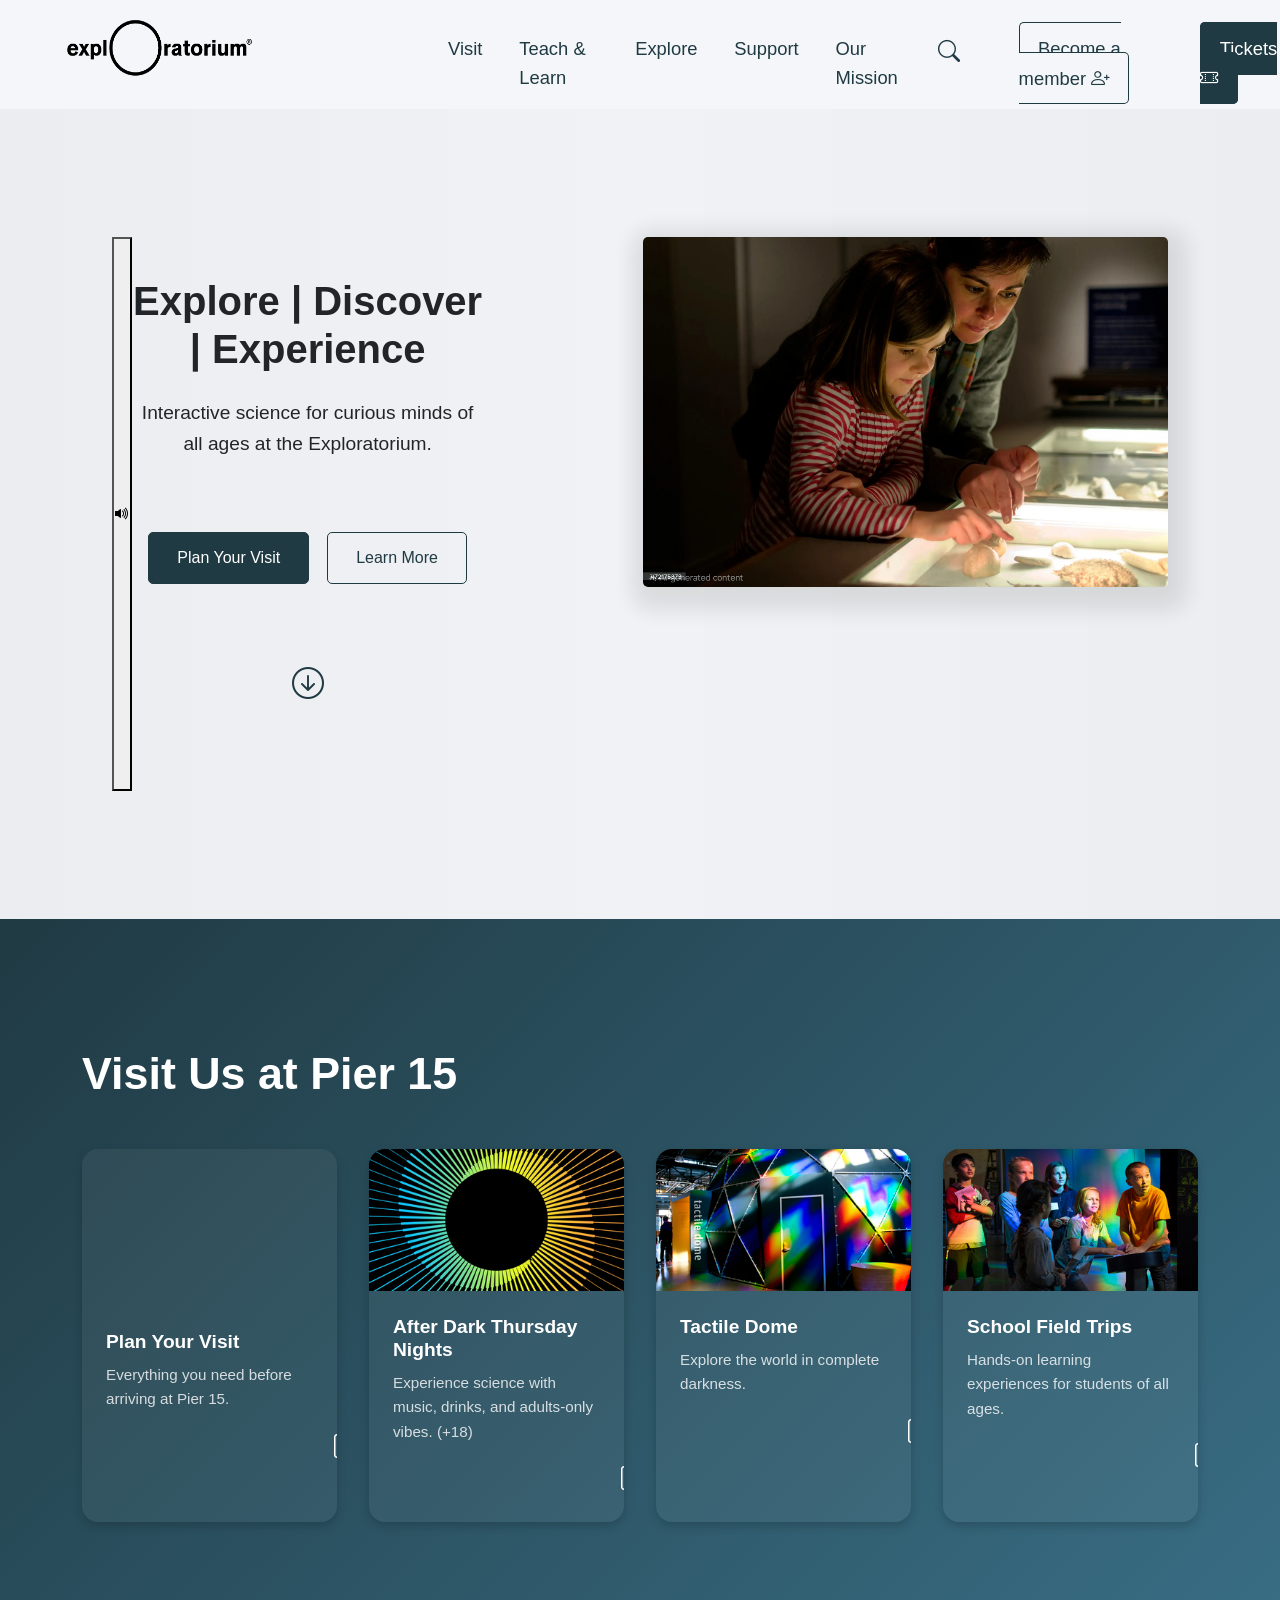
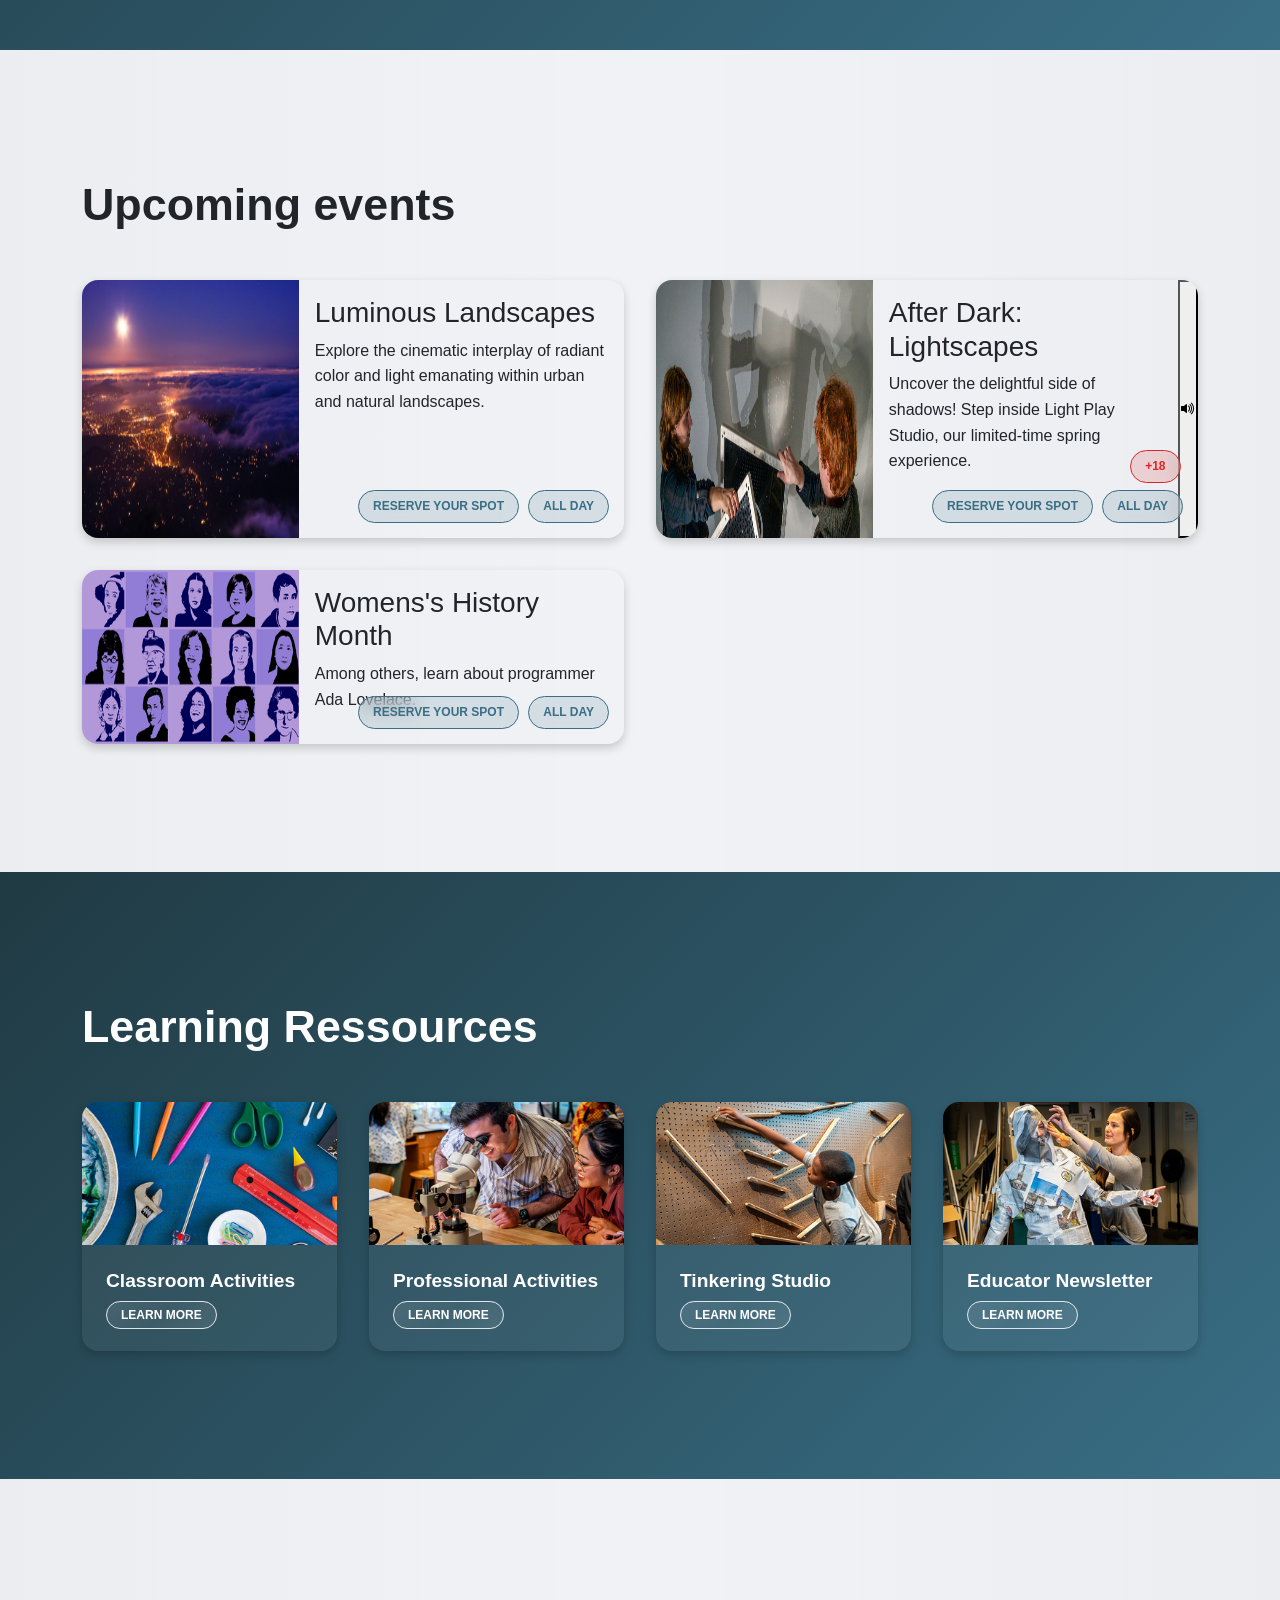
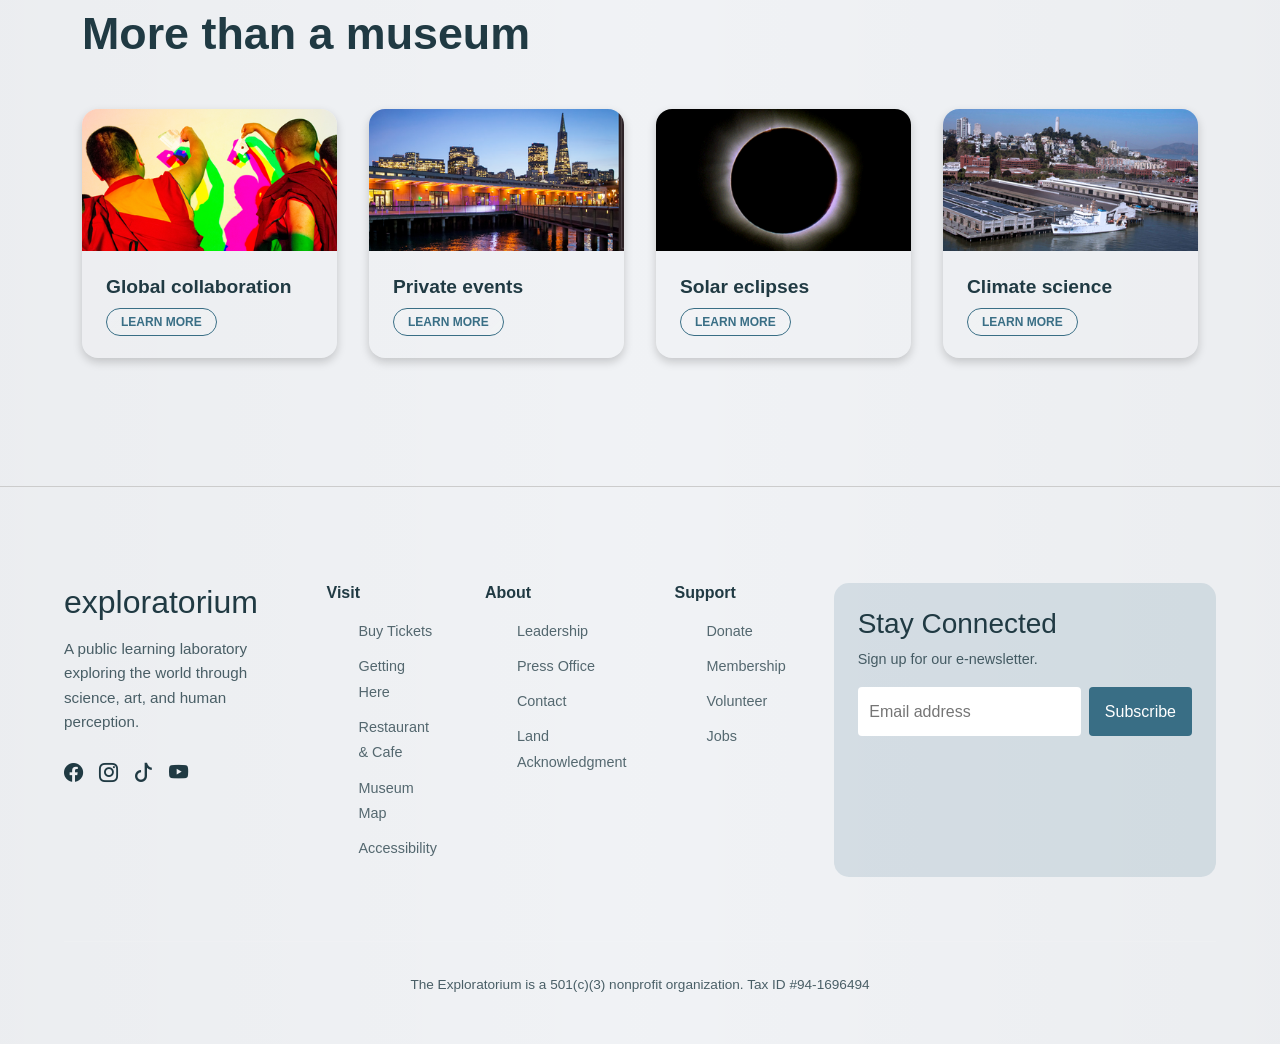
==== commit 7437fcc7: "Add files via upload" ====
--- a/project_1/home.html
+++ b/project_1/home.html
@@ -42,6 +42,14 @@
     <main>
         <!-- hero section -->
         <section class="hero">
+            <!-- audio added here -->
+            <audio id="hero-audio" loop>
+                <source src="assets/audio.mp3" type="audio/mpeg">
+            </audio>
+            <button class="audio-toggle" onclick="toggleAudio()">
+                <i class="bi bi-volume-up-fill" id="audio-icon"></i>
+            </button>
+
             <div class="hero-content">
                 <h1>Explore | Discover | Experience</h1>
                 <p>Interactive science for curious minds of all ages at the Exploratorium.</p>
@@ -65,7 +73,10 @@
 
                     <!-- Card 1 -->
                     <article class="visit-card">
-                        <img src="assets/card1.webp" alt="Plan your visit">
+                        <!-- video added here -->
+                         <video autoplay muted loop playsinline>
+                            <source src="assets/VideoProject.mp4" type="video/mp4">
+                        </video>
                         <div class="card-content">
                             <h3>Plan Your Visit</h3>
                             <p>Everything you need before arriving at Pier 15.</p>
@@ -135,6 +146,14 @@
                         <span class="tag">All day</span>
                         <a href="#" class="tag t2">Reserve your spot</a>
                         <span class="tag t3">+18</span>
+
+                        <!-- audio added here -->
+                        <audio id="event-audio" loop>
+                            <source src="assets/audio1.mp3" type="audio/mpeg">
+                        </audio>
+                        <button class="audio-toggle a-t-card" onclick="toggleEventAudio()">
+                            <i class="bi bi-volume-up-fill" id="event-audio-icon"></i>
+                        </button>
                     </article>
 
                     <!-- Card 3 -->
@@ -326,5 +345,6 @@
         </footer>
 
     <script src="https://cdn.jsdelivr.net/npm/bootstrap@5.3.8/dist/js/bootstrap.bundle.min.js" integrity="sha384-FKyoEForCGlyvwx9Hj09JcYn3nv7wiPVlz7YYwJrWVcXK/BmnVDxM+D2scQbITxI" crossorigin="anonymous"></script>
+    <script src="script.js"></script>
 </body>
 </html>
